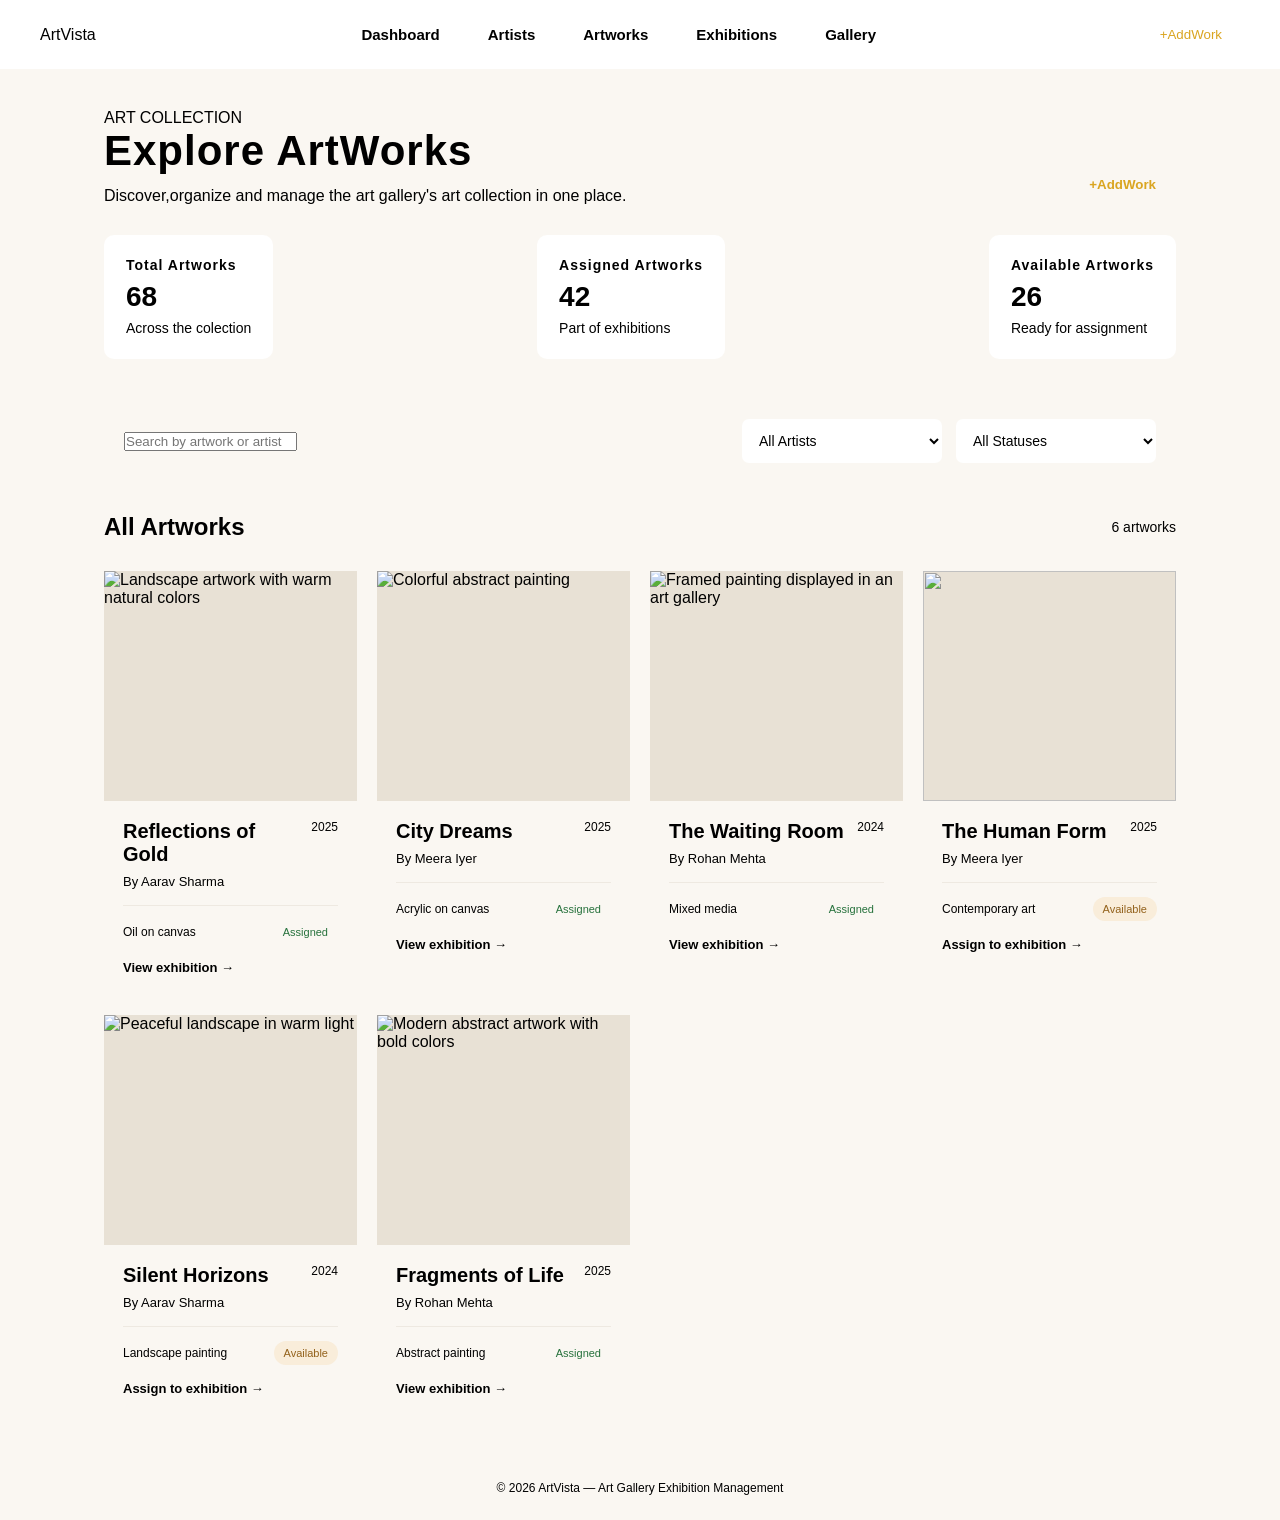
==== artworks.html @ 1f8a2ef9 "i have made the change in  artworks file" ====
<!DOCTYPE html>
<html lang="en">
<head>
    <meta charset="UTF-8">
    <meta name="viewport" content="width=device-width, initial-scale=1.0">
    <title>Document</title>

    <link rel = "stylesheet" href = "artworks.css">
</head>

<body>
    <header class = "navbar">
        <div class = "navbar__logo">
            ArtVista
        </div>
        <nav>
            <a href = "index.html">Dashboard</a>
            <a href = "artists.html">Artists</a>
            <a href = "artworks.html">Artworks</a>
            <a href = "exhibitions.html">Exhibitions</a>
            <a href = "gallery.html">Gallery</a>
        </nav>
        <button class ="nav-button" onclick="showAddArtworkMessages()">+AddWork</button>
    </header>

    <main class ="container">
        <section class = "page-heading">
            <div>
                <p class ="eyebrows">ART COLLECTION</p>
                <h1>Explore ArtWorks</h1>
                <p class ="substitle">
                    Discover,organize and manage the art gallery's art collection in one place.
                </p>
            </div> 

            <button class = "primary-button" onclick="showAddArtworkMessages()">+AddWork</button> 
        </section>

        <section class ="stats">
            <div class ="stat-card">
                <p>Total Artworks</p>
                <h2>68</h2>
                <span>Across the colection</span>
            </div>
            <div class ="stat-card">
                <p>Assigned Artworks</p>
                <h2>42</h2>
                <span>Part of exhibitions</span>
            </div>
            <div class ="stat-card">
                <p>Available Artworks</p>
                <h2>26</h2>
                <span>Ready for assignment</span>
            </div>
        </section>
        <section class="toolbar">

            <div class="search-box">
                <input
                    type="search"
                    id="searchInput"
                    placeholder="Search by artwork or artist..."
                    aria-label="Search artworks"
                >
            </div>

            <div class="filter">
                <select id="artistFilter" aria-label="Filter by artist">
                    <option value="all">All Artists</option>
                    <option value="aarav sharma">Aarav Sharma</option>
                    <option value="meera iyer">Meera Iyer</option>
                    <option value="rohan mehta">Rohan Mehta</option>
                </select>
            </div>

            <div class="filter">
                <select id="statusFilter" aria-label="Filter by status">
                    <option value="all">All Statuses</option>
                    <option value="assigned">Assigned</option>
                    <option value="available">Available</option>
                </select>
            </div>

        </section>


        <!-- Artwork collection -->
        <section>

            <div class="section-heading">
                <h2>All Artworks</h2>
                <span class="result-count" id="resultCount">
                    6 artworks
                </span>
            </div>

            <div class="artwork-grid" id="artworkGrid">

                <!-- Artwork 1 -->
                <article class="artwork-card"
                    data-title="reflections of gold"
                    data-artist="aarav sharma"
                    data-status="assigned">

                    <img
                        class="artwork-image"
                        src=""
                        alt="Landscape artwork with warm natural colors"
                    >

                    <div class="artwork-content">
                        <div class="artwork-top">
                            <h3>Reflections of Gold</h3>
                            <span class="artwork-year">2025</span>
                        </div>

                        <p class="artist-name">By Aarav Sharma</p>

                        <div class="artwork-details">
                            <p>Oil on canvas</p>
                            <span class="status">Assigned</span>
                        </div>

                        <a href="exhibitions.html" class="view-link">
                            View exhibition →
                        </a>
                    </div>
                </article>
                <!-- Artwork 2 -->
                <article class="artwork-card"
                    data-title="city dreams"
                    data-artist="meera iyer"
                    data-status="assigned">

                    <img
                        class="artwork-image"
                        src=""
                        alt="Colorful abstract painting"
                    >

                    <div class="artwork-content">
                        <div class="artwork-top">
                            <h3>City Dreams</h3>
                            <span class="artwork-year">2025</span>
                        </div>

                        <p class="artist-name">By Meera Iyer</p>

                        <div class="artwork-details">
                            <p>Acrylic on canvas</p>
                            <span class="status">Assigned</span>
                        </div>

                        <a href="exhibitions.html" class="view-link">
                            View exhibition →
                        </a>
                    </div>
                </article>


                <!-- Artwork 3 -->
                <article class="artwork-card"
                    data-title="the waiting room"
                    data-artist="rohan mehta"
                    data-status="assigned">

                    <img
                        class="artwork-image"
                        src=""  
                        alt="Framed painting displayed in an art gallery"
                    >

                    <div class="artwork-content">
                        <div class="artwork-top">
                            <h3>The Waiting Room</h3>
                            <span class="artwork-year">2024</span>
                        </div>

                        <p class="artist-name">By Rohan Mehta</p>

                        <div class="artwork-details">
                            <p>Mixed media</p>
                            <span class="status">Assigned</span>
                        </div>

                        <a href="exhibitions.html" class="view-link">
                            View exhibition →
                        </a>
                    </div>
                </article>


                <!-- Artwork 4 -->
                <article class="artwork-card"
                    data-title="the human form"
                    data-artist="meera iyer"
                    data-status="available">

                    <img
                        class="artwork-image"
                        src=""
                    >

                    <div class="artwork-content">
                        <div class="artwork-top">
                            <h3>The Human Form</h3>
                            <span class="artwork-year">2025</span>
                        </div>

                        <p class="artist-name">By Meera Iyer</p>

                        <div class="artwork-details">
                            <p>Contemporary art</p>
                            <span class="status available">Available</span>
                        </div>

                        <a href="exhibitions.html" class="view-link">
                            Assign to exhibition →
                        </a>
                    </div>
                </article>


                <!-- Artwork 5 -->
                <article class="artwork-card"
                    data-title="silent horizons"
                    data-artist="aarav sharma"
                    data-status="available">

                    <img
                        class="artwork-image"
                        src=""
                        alt="Peaceful landscape in warm light"
                    >

                    <div class="artwork-content">
                        <div class="artwork-top">
                            <h3>Silent Horizons</h3>
                            <span class="artwork-year">2024</span>
                        </div>

                        <p class="artist-name">By Aarav Sharma</p>

                        <div class="artwork-details">
                            <p>Landscape painting</p>
                            <span class="status available">Available</span>
                        </div>

                        <a href="exhibitions.html" class="view-link">
                            Assign to exhibition →
                        </a>
                    </div>
                </article>


                <!-- Artwork 6 -->
                <article class="artwork-card"
                    data-title="fragments of life"
                    data-artist="rohan mehta"
                    data-status="assigned">

                    <img
                        class="artwork-image"
                        src=""
                        alt="Modern abstract artwork with bold colors"
                    >

                    <div class="artwork-content">
                        <div class="artwork-top">
                            <h3>Fragments of Life</h3>
                            <span class="artwork-year">2025</span>
                        </div>

                        <p class="artist-name">By Rohan Mehta</p>

                        <div class="artwork-details">
                            <p>Abstract painting</p>
                            <span class="status">Assigned</span>
                        </div>

                        <a href="exhibitions.html" class="view-link">
                            View exhibition →
                        </a>
                    </div>
                </article>

            </div>

            <div class="empty-state" id="emptyState">
                <h3>No artworks found</h3>
                <p>Try another search term or change your filters.</p>
            </div>

        </section>

    </main>


    <footer>
        © 2026 ArtVista — Art Gallery Exhibition Management
    </footer>


</body>
</html>
---- artworks.css ----
body{
    font-family:Arial, Helvetica, sans-serif;
    background-color: #faf7f2;
    color: var(--dark)   
}
*{
    margin: 0;
    padding: 0;
    box-sizing: border-box;
}
.navbar{
    display: flex;
    justify-content: space-between;
    align-items: center;
    background-color: white;
    padding: 15px 40px;
}
.navbarlogo{
    font-size: 20px;
    font-weight: bold;
    color: goldenrod
}
nav{
    display: flex;
    gap: 28px;
    align-items: center;
}
nav a{
    color: var(--dark);
    text-decoration: none;
    font-weight: 600;
    font-size: 15px;
    padding: 10px;
}
nav a:hover,
nav a.active {
            color: var(--gold);
            border-bottom: 2px solid var(--gold);
}

.nav-button {
            background: var(--gold);
            color: goldenrod;
            padding: 12px 18px;
            border-radius: 7px;
            border: none;
            cursor: pointer;
            white-space: nowrap;
}
.container{
   max-width: 1200px;
   margin: 0 auto;
   padding: 40px 5%;

}
.eyrbrow{
    font-size: 14px;
    color: var(--gold);
    font-weight: 700;
    letter-spacing: 2px;
    margin-bottom: 12px;
}
.page-heading{
    display: flex;
    justify-content: space-between;
    align-items: flex-end;
    gap: 20px;
    margin-bottom: 30px;
}
h1,h2,h3{
    font-family:Arial, sans-serif; 
}
h1{
    font-size: 42px;
    color: var(--dark);
    font-weight: 700;
    letter-spacing: 1px;
    margin-bottom: 12px;
}
.substile{
    font-size: 15px;
    color: var(--muted);
    font-weight: 600;
    letter-spacing: 1px;
    line-height: 1.7;
}
.primary-button {
            background: var(--gold);
            color: goldenrod;
            border: none;
            padding: 13px 20px;
            border-radius: 7px;
            font-weight: 600;
            cursor: pointer;
}

.primary-button:hover,
.nav-button:hover {
            background: #886123;
}
.stats{
    display: flex;
    justify-content: space-between;
    align-items: center;
    gap: 20px;
    margin-bottom: 40px;
}
.stat-card{
    background-color: white;
    padding: 22px;
    border: 1px solid var(--muted);
    border-radius: 10px;
}
.stat-card p{
    font-size: 14px;
    color: var(--muted);
    font-weight: 600;
    letter-spacing: 1px;
    margin-bottom: 8px;
}
.stat-card h2{
    font-size: 28px;
    color: var(--dark);
    font-weight: 700;
    margin-bottom: 6px;
}
.stat-card span{
    font-size: 14px;
    color: var(--gold);
}
.toolbar{
    display: flex;
    justify-content: space-between;
    align-items: center;
    gap: 14px;
    margin-bottom: 30px;
    border: 1px solid var(-- border);
    padding: 20px;
    border-radius: 10px;
    flex-wrap: wrap;
}
.search-box{
    flex: 80;
    min-width: 200px;
}
toolbar input,
        .toolbar select {
            width: 100%;
            height: 44px;
            border: 1px solid var(--border);
            border-radius: 7px;
            padding: 0 13px;
            background: #fff;
            color: var(--dark);
            font-family: inherit;
            font-size: 14px;
        }
.filter{
    width: 200px;
}
.section-heading{
    display: flex;
    justify-content: space-between;
    align-items: center;
    margin-bottom: 30px;
}
.section-heading h2{
    font-size: 24px;
    font-weight: 700;
    color: var(--dark);
}
.result-count{
    color: var(--muted);
    font-size: 14px;
}
.artwork-grid{
    display: grid;
    grid-template-columns: repeat(auto-fit, minmax(250px, 1fr));
    gap: 20px;
}
.artwork-card:hover{
    transform: translateY(-4px);
            box-shadow: 0 10px 25px rgba(35, 29, 20, 0.08);
        }

        .artwork-image {
            width: 100%;
            height: 230px;
            object-fit: cover;
            display: block;
            background: #e8e1d5;
        }

        .artwork-content {
            padding: 19px;
        }

        .artwork-top {
            display: flex;
            justify-content: space-between;
            gap: 10px;
            align-items: flex-start;
            margin-bottom: 8px;
        }

        .artwork-top h3 {
            font-size: 20px;
        }

        .artwork-year {
            color: var(--muted);
            font-size: 12px;
            white-space: nowrap;
        }

        .artist-name {
            color: var(--muted);
            font-size: 13px;
            margin-bottom: 16px;
        }

        .artwork-details {
            border-top: 1px solid #eee9e1;
            padding-top: 14px;
            display: flex;
            justify-content: space-between;
            align-items: center;
            gap: 10px;
        }

        .artwork-details p {
            color: var(--muted);
            font-size: 12px;
        }

        .status {
            display: inline-block;
            background: var(--green);
            color: #26713c;
            border-radius: 20px;
            padding: 6px 10px;
            font-size: 11px;
            white-space: nowrap;
        }

        .status.available {
            background: #f9edda;
            color: #93621c;
        }

        .view-link {
            display: inline-block;
            margin-top: 16px;
            color: var(--gold);
            text-decoration: none;
            font-size: 13px;
            font-weight: 600;
        }

        .empty-state {
            display: none;
            padding: 45px 15px;
            text-align: center;
            background: white;
            border: 1px solid var(--border);
            border-radius: 10px;
            color: var(--muted);
        }

        footer {
            text-align: center;
            padding: 25px;
            color: var(--muted);
            font-size: 12px;
            border-top: 1px solid var(--border);
        }

        /* Responsive layout */

        @media (max-width: 1000px) {
            .navbar {
                height: auto;
                padding: 20px 4%;
                flex-wrap: wrap;
            }

            nav {
                gap: 16px;
                flex-wrap: wrap;
            }

            .artwork-grid {
                grid-template-columns: repeat(2, minmax(0, 1fr));
            }
        }

        @media (max-width: 650px) {
            .container {
                padding: 28px 5%;
            }

            h1 {
                font-size: 33px;
            }

            .page-heading {
                align-items: flex-start;
                flex-direction: column;
            }

            .stats {
                grid-template-columns: 1fr;
            }

            .artwork-grid {
                grid-template-columns: 1fr;
            }

            nav {
                width: 100%;
                gap: 12px 18px;
            }

            nav a {
                font-size: 12px;
            }

            .nav-button {
                width: 100%;
            }

            .filter {
                width: 100%;
            }
 }
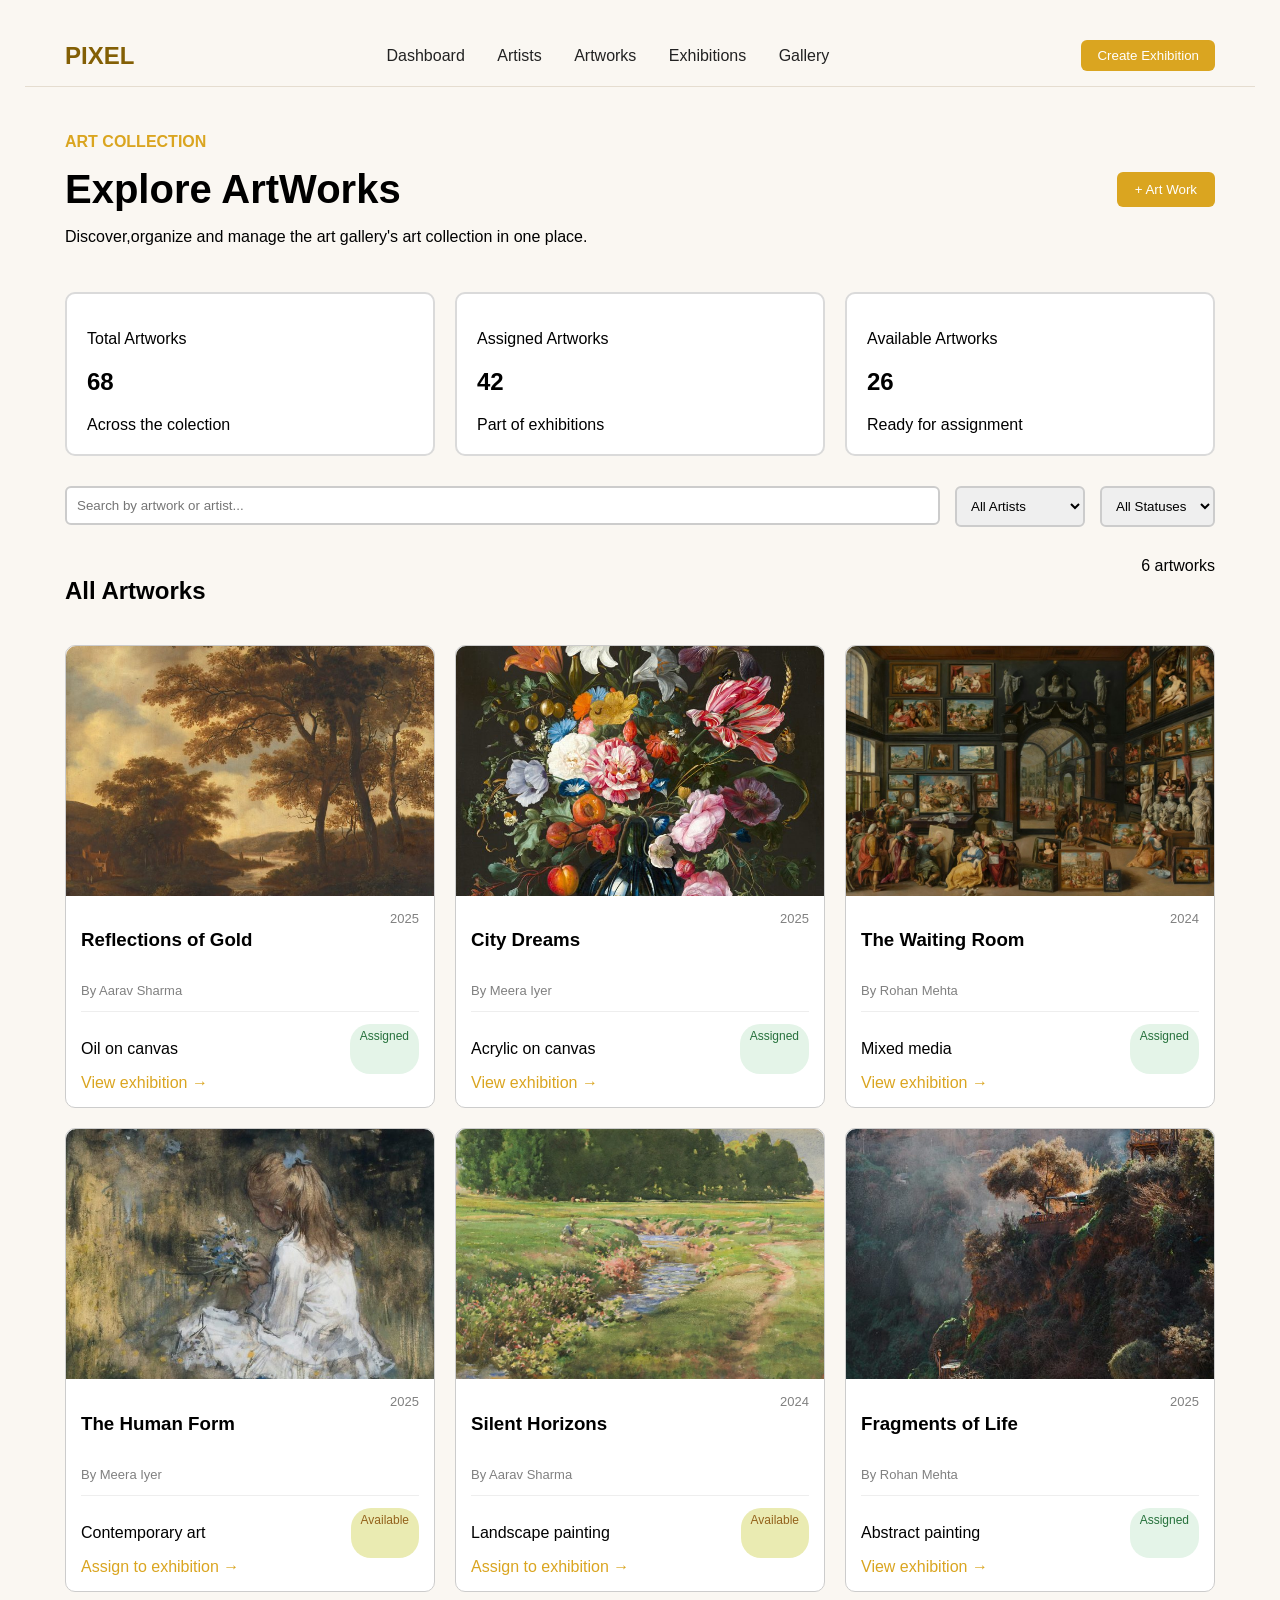
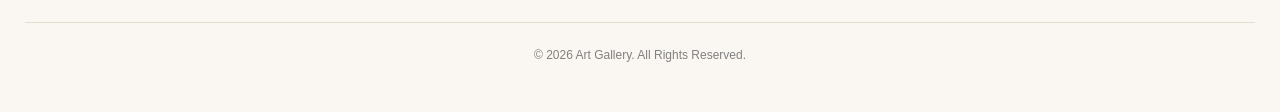
==== commit b70f7c23: "final Made some final changes like adding hover effects and checking minor errors." ====
--- a/artworks.html
+++ b/artworks.html
@@ -3,24 +3,24 @@
 <head>
     <meta charset="UTF-8">
     <meta name="viewport" content="width=device-width, initial-scale=1.0">
-    <title>Document</title>
-
-    <link rel = "stylesheet" href = "artworks.css">
+    <title>Artworks - Art Gallery</title>
+
+    <link rel="stylesheet" href="artworks.css">
 </head>
 
 <body>
     <header class = "navbar">
-        <div class = "navbar__logo">
-            ArtVista
+        <div class="navbarlogo">
+            PIXEL
         </div>
         <nav>
-            <a href = "index.html">Dashboard</a>
+            <a href = "main.html">Dashboard</a>
             <a href = "artists.html">Artists</a>
             <a href = "artworks.html">Artworks</a>
             <a href = "exhibitions.html">Exhibitions</a>
             <a href = "gallery.html">Gallery</a>
         </nav>
-        <button class ="nav-button" onclick="showAddArtworkMessages()">+AddWork</button>
+        <button class = "createbtn">Create Exhibition</button>
     </header>
 
     <main class ="container">
@@ -33,7 +33,7 @@
                 </p>
             </div> 
 
-            <button class = "primary-button" onclick="showAddArtworkMessages()">+AddWork</button> 
+            <button class="button">+ Art Work</button> 
         </section>
 
         <section class ="stats">
@@ -60,12 +60,11 @@
                     type="search"
                     id="searchInput"
                     placeholder="Search by artwork or artist..."
-                    aria-label="Search artworks"
                 >
             </div>
 
             <div class="filter">
-                <select id="artistFilter" aria-label="Filter by artist">
+                <select id="artistFilter" >
                     <option value="all">All Artists</option>
                     <option value="aarav sharma">Aarav Sharma</option>
                     <option value="meera iyer">Meera Iyer</option>
@@ -74,7 +73,7 @@
             </div>
 
             <div class="filter">
-                <select id="statusFilter" aria-label="Filter by status">
+                <select id="statusFilter" >
                     <option value="all">All Statuses</option>
                     <option value="assigned">Assigned</option>
                     <option value="available">Available</option>
@@ -96,16 +95,13 @@
 
             <div class="artwork-grid" id="artworkGrid">
 
-                <!-- Artwork 1 -->
-                <article class="artwork-card"
-                    data-title="reflections of gold"
-                    data-artist="aarav sharma"
-                    data-status="assigned">
-
-                    <img
-                        class="artwork-image"
-                        src=""
-                        alt="Landscape artwork with warm natural colors"
+                <!-- artwork 1 -->
+                <article class="artwork-card">
+
+                    <img
+                        class="artwork-image"
+                        src="images/artwork1.jpg"
+                        alt="Landscape painting with tall trees"
                     >
 
                     <div class="artwork-content">
@@ -127,15 +123,12 @@
                     </div>
                 </article>
                 <!-- Artwork 2 -->
-                <article class="artwork-card"
-                    data-title="city dreams"
-                    data-artist="meera iyer"
-                    data-status="assigned">
-
-                    <img
-                        class="artwork-image"
-                        src=""
-                        alt="Colorful abstract painting"
+                <article class="artwork-card">
+
+                    <img
+                        class="artwork-image"
+                        src="images/artwork2.jpg"
+                        alt="Painting of colorful flowers"
                     >
 
                     <div class="artwork-content">
@@ -159,14 +152,11 @@
 
 
                 <!-- Artwork 3 -->
-                <article class="artwork-card"
-                    data-title="the waiting room"
-                    data-artist="rohan mehta"
-                    data-status="assigned">
-
-                    <img
-                        class="artwork-image"
-                        src=""  
+                <article class="artwork-card">
+
+                    <img
+                        class="artwork-image"
+                        src="images/artwork3.jpg"
                         alt="Framed painting displayed in an art gallery"
                     >
 
@@ -191,14 +181,12 @@
 
 
                 <!-- Artwork 4 -->
-                <article class="artwork-card"
-                    data-title="the human form"
-                    data-artist="meera iyer"
-                    data-status="available">
-
-                    <img
-                        class="artwork-image"
-                        src=""
+                <article class="artwork-card">
+
+                    <img
+                        class="artwork-image"
+                        src="images/artwork4.jpg"
+                        alt="Painting of a girl sitting in grass"
                     >
 
                     <div class="artwork-content">
@@ -222,15 +210,12 @@
 
 
                 <!-- Artwork 5 -->
-                <article class="artwork-card"
-                    data-title="silent horizons"
-                    data-artist="aarav sharma"
-                    data-status="available">
-
-                    <img
-                        class="artwork-image"
-                        src=""
-                        alt="Peaceful landscape in warm light"
+                <article class="artwork-card">
+
+                    <img
+                        class="artwork-image"
+                        src="images/artwork5.jpg"
+                        alt="Peaceful meadow with a stream"
                     >
 
                     <div class="artwork-content">
@@ -254,15 +239,12 @@
 
 
                 <!-- Artwork 6 -->
-                <article class="artwork-card"
-                    data-title="fragments of life"
-                    data-artist="rohan mehta"
-                    data-status="assigned">
-
-                    <img
-                        class="artwork-image"
-                        src=""
-                        alt="Modern abstract artwork with bold colors"
+                <article class="artwork-card">
+
+                    <img
+                        class="artwork-image"
+                        src="images/artwork6.jpg"
+                        alt="Painting of a rocky cliff"
                     >
 
                     <div class="artwork-content">
@@ -286,18 +268,13 @@
 
             </div>
 
-            <div class="empty-state" id="emptyState">
-                <h3>No artworks found</h3>
-                <p>Try another search term or change your filters.</p>
-            </div>
-
         </section>
 
     </main>
 
 
     <footer>
-        © 2026 ArtVista — Art Gallery Exhibition Management
+        &copy; 2026 Art Gallery. All Rights Reserved.
     </footer>
 
 
--- a/artworks.css
+++ b/artworks.css
@@ -1,335 +1,207 @@
-body{
-    font-family:Arial, Helvetica, sans-serif;
+body {
+    font-family: 'Segoe UI', Tahoma, Geneva, Verdana, sans-serif;
     background-color: #faf7f2;
-    color: var(--dark)   
-}
-*{
-    margin: 0;
-    padding: 0;
-    box-sizing: border-box;
-}
-.navbar{
+    margin: 25px;
+}
+
+/* navigation */
+.navbar {
+  display: flex;
+  justify-content: space-between;
+  align-items: center;
+  padding: 15px 40px;
+  border-bottom: 1px solid #e5ddd0;
+}
+
+.navbarlogo {
+  font-size: 24px;
+  font-weight: bold;
+  color: rgb(131, 95, 5);
+}
+
+nav a {
+  color: #222;
+  margin: 0 14px;
+  padding: 6px 0;
+  border-bottom: 2px solid transparent;
+  text-decoration: none;
+}
+
+nav a:hover {
+  color: goldenrod;
+  border-bottom: 2px solid goldenrod;
+}
+
+.createbtn {
+
+  background-color: goldenrod;
+  color: white;
+  padding: 8px 16px;
+  border-radius: 6px;
+  cursor: pointer;
+  border: none;
+}
+
+/* page heading */
+.container {
+    padding: 30px 40px;
+}
+
+.page-heading {
     display: flex;
     justify-content: space-between;
     align-items: center;
-    background-color: white;
-    padding: 15px 40px;
-}
-.navbarlogo{
-    font-size: 20px;
+    margin-bottom: 30px;
+}
+
+.eyebrows {
+    color: goldenrod;
     font-weight: bold;
-    color: goldenrod
-}
-nav{
-    display: flex;
-    gap: 28px;
-    align-items: center;
-}
-nav a{
-    color: var(--dark);
-    text-decoration: none;
-    font-weight: 600;
-    font-size: 15px;
-    padding: 10px;
-}
-nav a:hover,
-nav a.active {
-            color: var(--gold);
-            border-bottom: 2px solid var(--gold);
-}
-
-.nav-button {
-            background: var(--gold);
-            color: goldenrod;
-            padding: 12px 18px;
-            border-radius: 7px;
-            border: none;
-            cursor: pointer;
-            white-space: nowrap;
-}
-.container{
-   max-width: 1200px;
-   margin: 0 auto;
-   padding: 40px 5%;
-
-}
-.eyrbrow{
-    font-size: 14px;
-    color: var(--gold);
-    font-weight: 700;
-    letter-spacing: 2px;
-    margin-bottom: 12px;
-}
-.page-heading{
-    display: flex;
-    justify-content: space-between;
-    align-items: flex-end;
+}
+
+h1 {
+    font-size: 40px;
+    margin: 5px 0;
+}
+
+.button {
+    background-color: goldenrod;
+    color: white;
+    border: none;
+    padding: 10px 18px;
+    border-radius: 6px;
+    cursor: pointer;
+}
+
+/* stats */
+.stats {
+    display: flex;
     gap: 20px;
     margin-bottom: 30px;
 }
-h1,h2,h3{
-    font-family:Arial, sans-serif; 
-}
-h1{
-    font-size: 42px;
-    color: var(--dark);
-    font-weight: 700;
-    letter-spacing: 1px;
-    margin-bottom: 12px;
-}
-.substile{
-    font-size: 15px;
-    color: var(--muted);
-    font-weight: 600;
-    letter-spacing: 1px;
-    line-height: 1.7;
-}
-.primary-button {
-            background: var(--gold);
-            color: goldenrod;
-            border: none;
-            padding: 13px 20px;
-            border-radius: 7px;
-            font-weight: 600;
-            cursor: pointer;
-}
-
-.primary-button:hover,
-.nav-button:hover {
-            background: #886123;
-}
-.stats{
-    display: flex;
-    justify-content: space-between;
-    align-items: center;
+
+.stat-card {
+    flex: 1;
+    background-color: white;
+    border: 2px solid #dadada;
+    border-radius: 10px;
+    padding: 20px;
+}
+
+
+/* search */
+.toolbar {
+    display: flex;
+    gap: 15px;
+    margin-bottom: 30px;
+}
+
+.search-box {
+    flex:auto;
+}
+
+.toolbar input,
+.toolbar select {
+    width: 100%;
+    padding: 10px;
+    border: 2px solid #ccc;
+    border-radius: 6px;
+}
+
+
+/* artwork cards */
+.section-heading {
+    display: flex;
+    justify-content: space-between;
+    margin-bottom: 20px;
+}
+
+.artwork-grid {
+    display: grid;
+    grid-template-columns: repeat(3, 1fr);
     gap: 20px;
-    margin-bottom: 40px;
-}
-.stat-card{
+}
+
+.artwork-card {
     background-color: white;
-    padding: 22px;
-    border: 1px solid var(--muted);
+    border: 1px solid #ccc;
     border-radius: 10px;
-}
-.stat-card p{
-    font-size: 14px;
-    color: var(--muted);
-    font-weight: 600;
-    letter-spacing: 1px;
-    margin-bottom: 8px;
-}
-.stat-card h2{
-    font-size: 28px;
-    color: var(--dark);
-    font-weight: 700;
-    margin-bottom: 6px;
-}
-.stat-card span{
-    font-size: 14px;
-    color: var(--gold);
-}
-.toolbar{
-    display: flex;
-    justify-content: space-between;
-    align-items: center;
-    gap: 14px;
-    margin-bottom: 30px;
-    border: 1px solid var(-- border);
-    padding: 20px;
-    border-radius: 10px;
-    flex-wrap: wrap;
-}
-.search-box{
-    flex: 80;
-    min-width: 200px;
-}
-toolbar input,
-        .toolbar select {
-            width: 100%;
-            height: 44px;
-            border: 1px solid var(--border);
-            border-radius: 7px;
-            padding: 0 13px;
-            background: #fff;
-            color: var(--dark);
-            font-family: inherit;
-            font-size: 14px;
-        }
-.filter{
-    width: 200px;
-}
-.section-heading{
-    display: flex;
-    justify-content: space-between;
-    align-items: center;
-    margin-bottom: 30px;
-}
-.section-heading h2{
-    font-size: 24px;
-    font-weight: 700;
-    color: var(--dark);
-}
-.result-count{
-    color: var(--muted);
-    font-size: 14px;
-}
-.artwork-grid{
-    display: grid;
-    grid-template-columns: repeat(auto-fit, minmax(250px, 1fr));
-    gap: 20px;
-}
-.artwork-card:hover{
-    transform: translateY(-4px);
-            box-shadow: 0 10px 25px rgba(35, 29, 20, 0.08);
-        }
-
-        .artwork-image {
-            width: 100%;
-            height: 230px;
-            object-fit: cover;
-            display: block;
-            background: #e8e1d5;
-        }
-
-        .artwork-content {
-            padding: 19px;
-        }
-
-        .artwork-top {
-            display: flex;
-            justify-content: space-between;
-            gap: 10px;
-            align-items: flex-start;
-            margin-bottom: 8px;
-        }
-
-        .artwork-top h3 {
-            font-size: 20px;
-        }
-
-        .artwork-year {
-            color: var(--muted);
-            font-size: 12px;
-            white-space: nowrap;
-        }
-
-        .artist-name {
-            color: var(--muted);
-            font-size: 13px;
-            margin-bottom: 16px;
-        }
-
-        .artwork-details {
-            border-top: 1px solid #eee9e1;
-            padding-top: 14px;
-            display: flex;
-            justify-content: space-between;
-            align-items: center;
-            gap: 10px;
-        }
-
-        .artwork-details p {
-            color: var(--muted);
-            font-size: 12px;
-        }
-
-        .status {
-            display: inline-block;
-            background: var(--green);
-            color: #26713c;
-            border-radius: 20px;
-            padding: 6px 10px;
-            font-size: 11px;
-            white-space: nowrap;
-        }
-
-        .status.available {
-            background: #f9edda;
-            color: #93621c;
-        }
-
-        .view-link {
-            display: inline-block;
-            margin-top: 16px;
-            color: var(--gold);
-            text-decoration: none;
-            font-size: 13px;
-            font-weight: 600;
-        }
-
-        .empty-state {
-            display: none;
-            padding: 45px 15px;
-            text-align: center;
-            background: white;
-            border: 1px solid var(--border);
-            border-radius: 10px;
-            color: var(--muted);
-        }
-
-        footer {
-            text-align: center;
-            padding: 25px;
-            color: var(--muted);
-            font-size: 12px;
-            border-top: 1px solid var(--border);
-        }
-
-        /* Responsive layout */
-
-        @media (max-width: 1000px) {
-            .navbar {
-                height: auto;
-                padding: 20px 4%;
-                flex-wrap: wrap;
-            }
-
-            nav {
-                gap: 16px;
-                flex-wrap: wrap;
-            }
-
-            .artwork-grid {
-                grid-template-columns: repeat(2, minmax(0, 1fr));
-            }
-        }
-
-        @media (max-width: 650px) {
-            .container {
-                padding: 28px 5%;
-            }
-
-            h1 {
-                font-size: 33px;
-            }
-
-            .page-heading {
-                align-items: flex-start;
-                flex-direction: column;
-            }
-
-            .stats {
-                grid-template-columns: 1fr;
-            }
-
-            .artwork-grid {
-                grid-template-columns: 1fr;
-            }
-
-            nav {
-                width: 100%;
-                gap: 12px 18px;
-            }
-
-            nav a {
-                font-size: 12px;
-            }
-
-            .nav-button {
-                width: 100%;
-            }
-
-            .filter {
-                width: 100%;
-            }
- }
+
+}
+
+.artwork-image {
+    width: 100%;
+    height: 250px;
+    object-fit:cover;
+    display:block;
+    background-color: #e8e1d5;
+    border-top-left-radius: 10px;
+    border-top-right-radius: 10px;
+}
+
+
+.artwork-content {
+    padding: 15px;
+}
+
+.artwork-top {
+    display: flex;
+    justify-content: space-between;
+}
+
+.artwork-year,
+.artist-name {
+    color: gray;
+    font-size: 13px;
+}
+
+.artwork-details {
+    display: flex;
+    justify-content: space-between;
+    border-top: 1px solid #eee;
+    margin-top: 12px;
+    padding-top: 12px;
+}
+
+.status {
+    background-color: #e4f4e8;
+    color: #26713c;
+    border-radius: 20px;
+    padding: 5px 10px;
+    font-size: 12px;
+    
+}
+
+.status.available {
+    background-color: #eaebb2;
+    color: #93621c;
+}
+
+.view-link {
+    color: goldenrod;
+    text-decoration: none;
+}
+
+footer {
+    text-align: center;
+    padding: 25px;
+    color: gray;
+    font-size: 12px;
+    border-top: 1px solid #e5ddd0;
+}
+
+/* small screens */
+@media (max-width: 700px) {
+    .artwork-grid {
+        grid-template-columns: 1fr;
+    }
+
+    .stats,
+    .toolbar {
+        flex-direction: column;
+    }
+
+    .filter {
+        width: 100%;
+    }
+}
